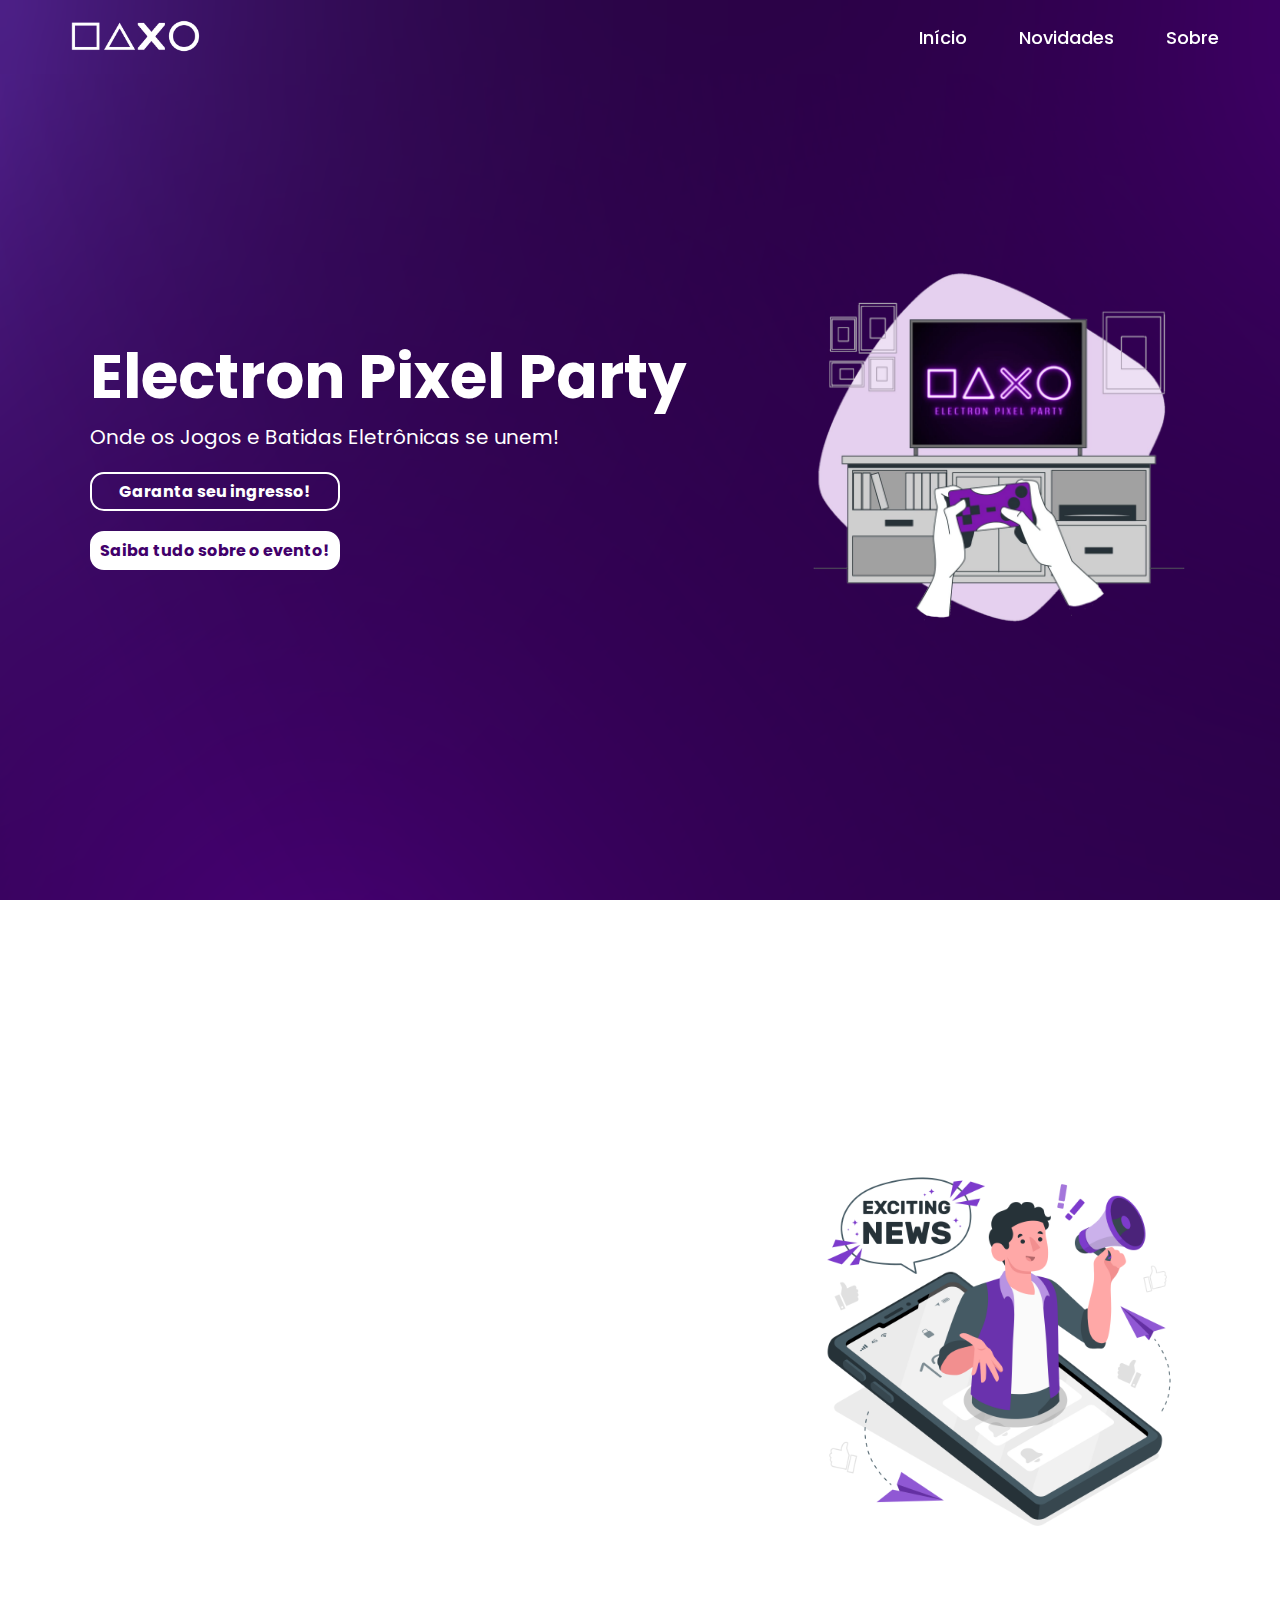
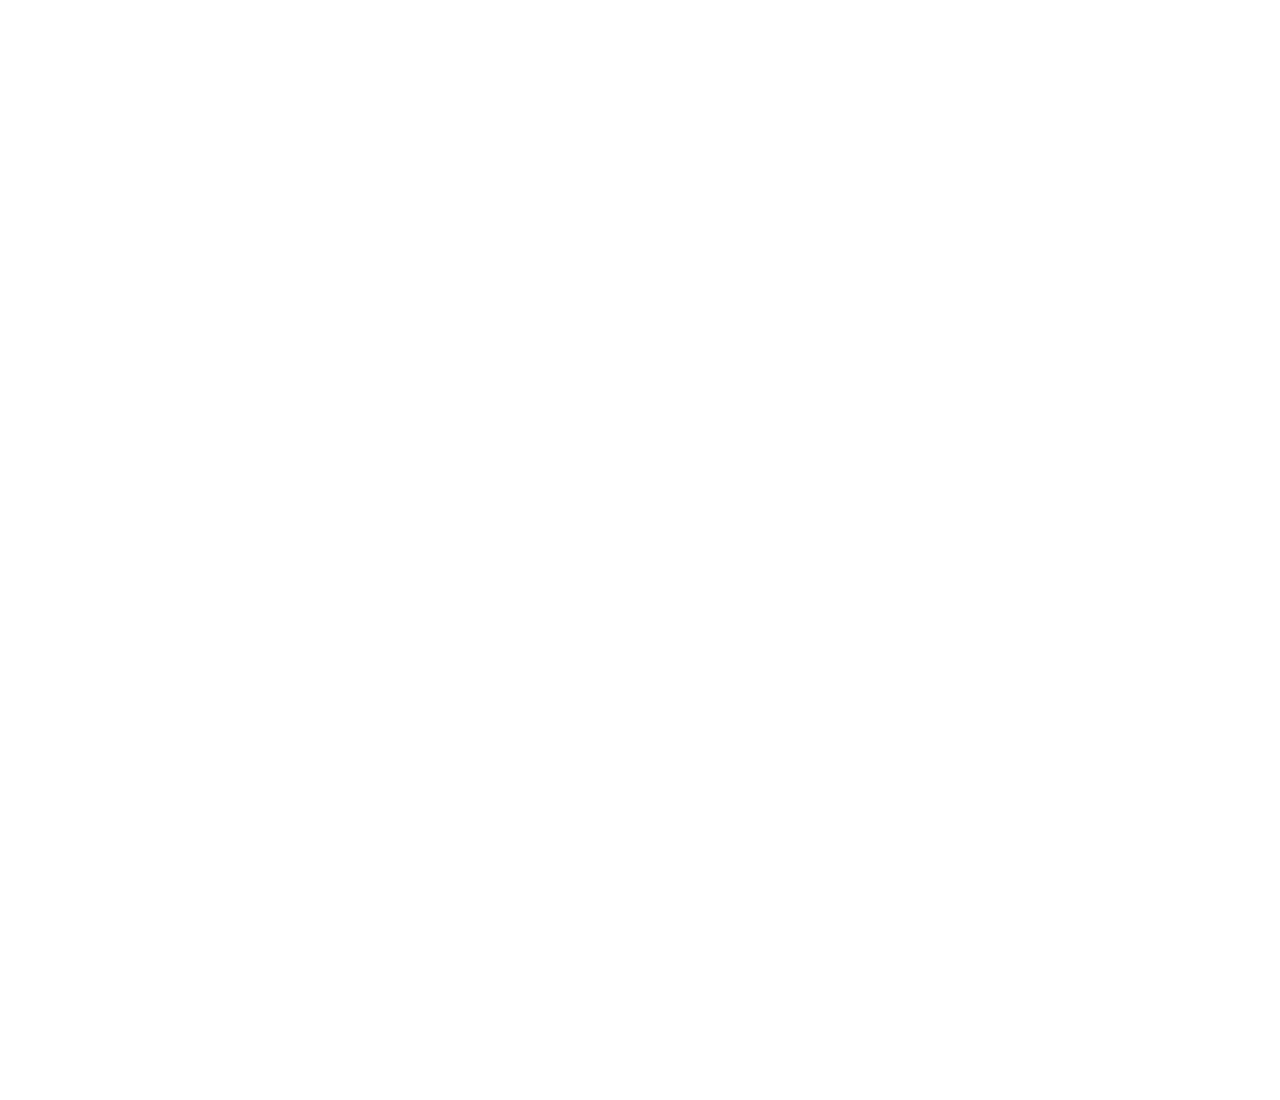
==== index.html @ 38be1631 "Atualizando header" ====
<!DOCTYPE html>
<html lang="pt-br">
<head>
    <meta charset="UTF-8">
    <meta name="viewport" content="width=device-width, initial-scale=1.0">
    <title>Electron Pixel Party</title>
    <link rel="shortcut icon" href="style/imagens/favicon.png" type="image/x-icon">
    <link rel="stylesheet" href="style/style.css">
</head>
<body onscroll="handleScroll()">
    <header class="header">
        <div class="logo">
            <img src="style/imagens/original-play.png" alt="Electron Pixel Party">
        </div>
        <div class="mobile-menu">
            <div class="line1"></div>
            <div class="line2"></div>
            <div class="line3"></div>
        </div>
        <nav class="nav-bar">
            <ul>
                <li><a href="#home">Início</a>
                <li><a href="#novidades">Novidades</a>
                <li><a href="#sobre">Sobre</a>
            </ul>
        </nav>
    </header>

    <section class="home" id="home">
        <div class="home-content">
            <h1>Electron Pixel Party</h1>
            <p>Onde os Jogos e Batidas Eletrônicas se unem!</p>
            
            <div class="btn-box">
                <a href="tree/contatos.html">Garanta seu ingresso!</a>
                <a href="#" class="tudo">Saiba tudo sobre o evento!</a>
            </div>
        </div>
        
        <div class="card" id="card-main">
            <img src="style/imagens/salagames.png" alt="Representação de como vai ser a festa">
        </div>
    </section>

    <section class="home" id="novidades">
        <div class="home-content">
            <h1>Em Breve Novidades!!</h1>
        </div>
        <div class="card">
            <img src="style/imagens/news.png" alt="Novidades">
        </div>

    </section>

    <section class="home" id="sobre">
        <h1>Créditos</h1>
        <p></p>
    </section>
    <script src="script/app.js" defer></script>
</body>
</html>
---- style/style.css ----
@charset "UTF-8";

@import url('https://fonts.googleapis.com/css2?family=Poppins:ital,wght@0,100;0,200;0,300;0,400;0,500;0,600;0,700;0,800;0,900;1,100;1,200;1,300;1,400;1,500;1,600;1,700;1,800;1,900&display=swap');

* {
    margin: 0;
    padding: 0;
    box-sizing: border-box;
    font-family: 'Poppins', Arial, Helvetica, sans-serif;
}

:root {
    --cor01: #42006B;
    --cor02: #250D53;
}

html {
    scroll-behavior: smooth;
    -webkit-tap-highlight-color: rgba(0, 0, 0, 0); /*Tirar o overlay azul do mobile*/
}

body {
    background: url(imagens/background.png);
    background-size: cover;
    background-position: center center;
    background-repeat: no-repeat;
    background-attachment: fixed;
    color: white;
    overflow-y: hidden;
    overflow-x: hidden;
}

header.header {
    position: fixed;
    top: 0;
    left: 0;
    width: 100%;
    padding: 0px 4%;
    background: transparent;
    backdrop-filter: blur(20px);
    display: flex;
    justify-content: space-between;
    align-items: center;
    z-index: 99;
    animation-name: animacao;
    animation-duration: 2s;
    animation-delay: .1s;
    transition: .3s;
}

.logo {
    display: flex;
    align-items: center;
}

.logo img {
    width: 170px;
    padding: 20px
}

.nav-bar a {
    position: relative;
    font-size: 18px;
    color: white;
    text-decoration: none;
    margin-left: 32px;
    font-weight: 500;
    padding: 10px;
    transition: .3s;
}

ul {
    display: flex;
    list-style: none;
}

.nav-bar a::after {
    content: '';
    position: absolute;
    left: 0;
    bottom: -1px;
    width: 100%;
    height: 3px;
    background: #fff;
    border-radius: 5px;
    transform: scaleX(0);
    transition: transform 0.4s;
}

.nav-bar a:hover::after {
    transform: scaleX(1);
}

.mobile-menu {
    cursor: pointer;
    display: none;
}

.mobile-menu div{
    width: 32px;
    height: 2px;
    background: white;
    margin: 8px;
    transition: 0.3s;
}


section.home {
    height: 100vh;
    display: flex;
    justify-content: space-between;
    align-items: center;
    padding: 0 7%;
}

.home-content {
    max-width: 600px;
    user-select: none;
    animation-name: animacao;
    animation-duration: 2s;
    animation-delay: .1s;
    transition: .3s;
}

.home-content h1 {
    font-size: 61px;
}



.home-content p {
    text-align: justify;
    font-size: 20px;
}

.home-content .btn-box {
    width: 250px;
    height: 100%;
    display: flex;
    justify-content: space-between;
    flex-direction: column;
    
}

.home-content .btn-box a {
    position: relative;
    width: 100%;
    border: 2px solid white;
    border-radius: 14px;
    color: white;
    text-decoration: none;
    text-align: center;
    margin-top: 20px;
    font-weight: bold;
    z-index: 1;
    overflow: hidden;
    padding: 5px;
    transition: .5s;
}

.home-content .btn-box a:hover {
    color: var(--cor02);
}

.home-content .btn-box a:nth-child(2) {
    background: white;
    color: var(--cor01);
}

.home-content .btn-box a:nth-child(2):hover {
    color: white;
}

.btn-box a:nth-child(2)::before {
    background: url(imagens/background.png);
}

.btn-box a::before {
    content: '';
    position: absolute;
    top: 0;
    left: 0;
    width: 0;
    height: 100%;
    background: #fff;
    z-index: -1;
    transition: .5s;
}
.btn-box a:hover::before {
    width: 100%;
}

div.card img {
    min-width: 300px;
    width: 30vw;
    animation-name: animacao;
    animation-duration: 2s;
    animation-delay: .1s;
    transition: .3s ; 
}

/* DEMAIS PAGINAS  */

section.home#novidades {
    overflow-y: auto;
}

section.home#novidades h1{
    font-size: 4vw;
}

section.home#sobre h1 {
    font-size: 4vw;
}

/* MEDIA QUERIES */

@media screen and (max-width: 1150px) {
    section.home {
        padding: 0 3%;
    }
}

@media screen and (max-width: 992px) {
    .home-content h1 {
        font-size: 3em;
    }
}

@media screen and (max-width: 845px) {
    section.home {
        flex-direction: column-reverse;
        justify-content: space-evenly;
    }

    header.header {
        position: sticky;
        margin-bottom: -120px;
    }
    
    .card {
        margin-bottom: -80px;
    }

    .home-content {
        text-align: center;
    }

    .home-content h1 {
        font-size: 6vw;
    }

    .home-content p {
        font-size: 3vw;
    }

    .btn-box {
        margin: auto;
        margin-bottom: -80px;
        text-align: center;
        padding: 8px;
    }

    .btn-box a {
        position: absolute;
        display: flex;
        justify-content: center;
        align-items: center;
        text-align: center;
    }

    .home-content .btn-box a {
        padding: 7px;
    }
    
    body {
        overflow-y: auto;
    }

    html {
        scroll-behavior: smooth;
    }
}

@media screen and (max-width: 570px) {

    body {
        overflow-x: none;
    }

    nav.nav-bar {
        position: fixed;
        top: 0;
        right: 0;
        width: 50vw;
        height: 100vh;
        background-color: #11001c9a;
        backdrop-filter: blur(20px);
        opacity: 95%;
        flex-direction: column;
        align-items: center;
        justify-content: space-around;
        transform: translateX(100%);
        transition: transform 0.3s ease-in;
    }

    ul {
        width: 100%;
        height: 100%;
        display: flex;
        flex-direction: column;
        align-items: center;
        justify-content: space-around;
    }

    nav.nav-bar a {
        margin-left: 0;
        opacity: 0;
    }

    .mobile-menu {
        z-index: 99;
        color: white;
        display: block;
    }

}

.nav-bar.active {
    transform: translateX(0);
}

/* KEYFRAMES */

@keyframes navLinkFade {
    from {
        opacity: 0;
        transform: translateX(50px);
    }
    to {
        opacity: 1;
        transform: translateX(0);
    }
}

@keyframes animacao {
    from {opacity: 0;}
    to {opacity: initial;}
}


.mobile-menu.active .line1 {
    transform: rotate(-45deg) translate(-8px, 8px);
}

.mobile-menu.active .line2{
    opacity: 0;
}

.mobile-menu.active .line3{
    transform: rotate(45deg) translate(-5px, -7px);
}
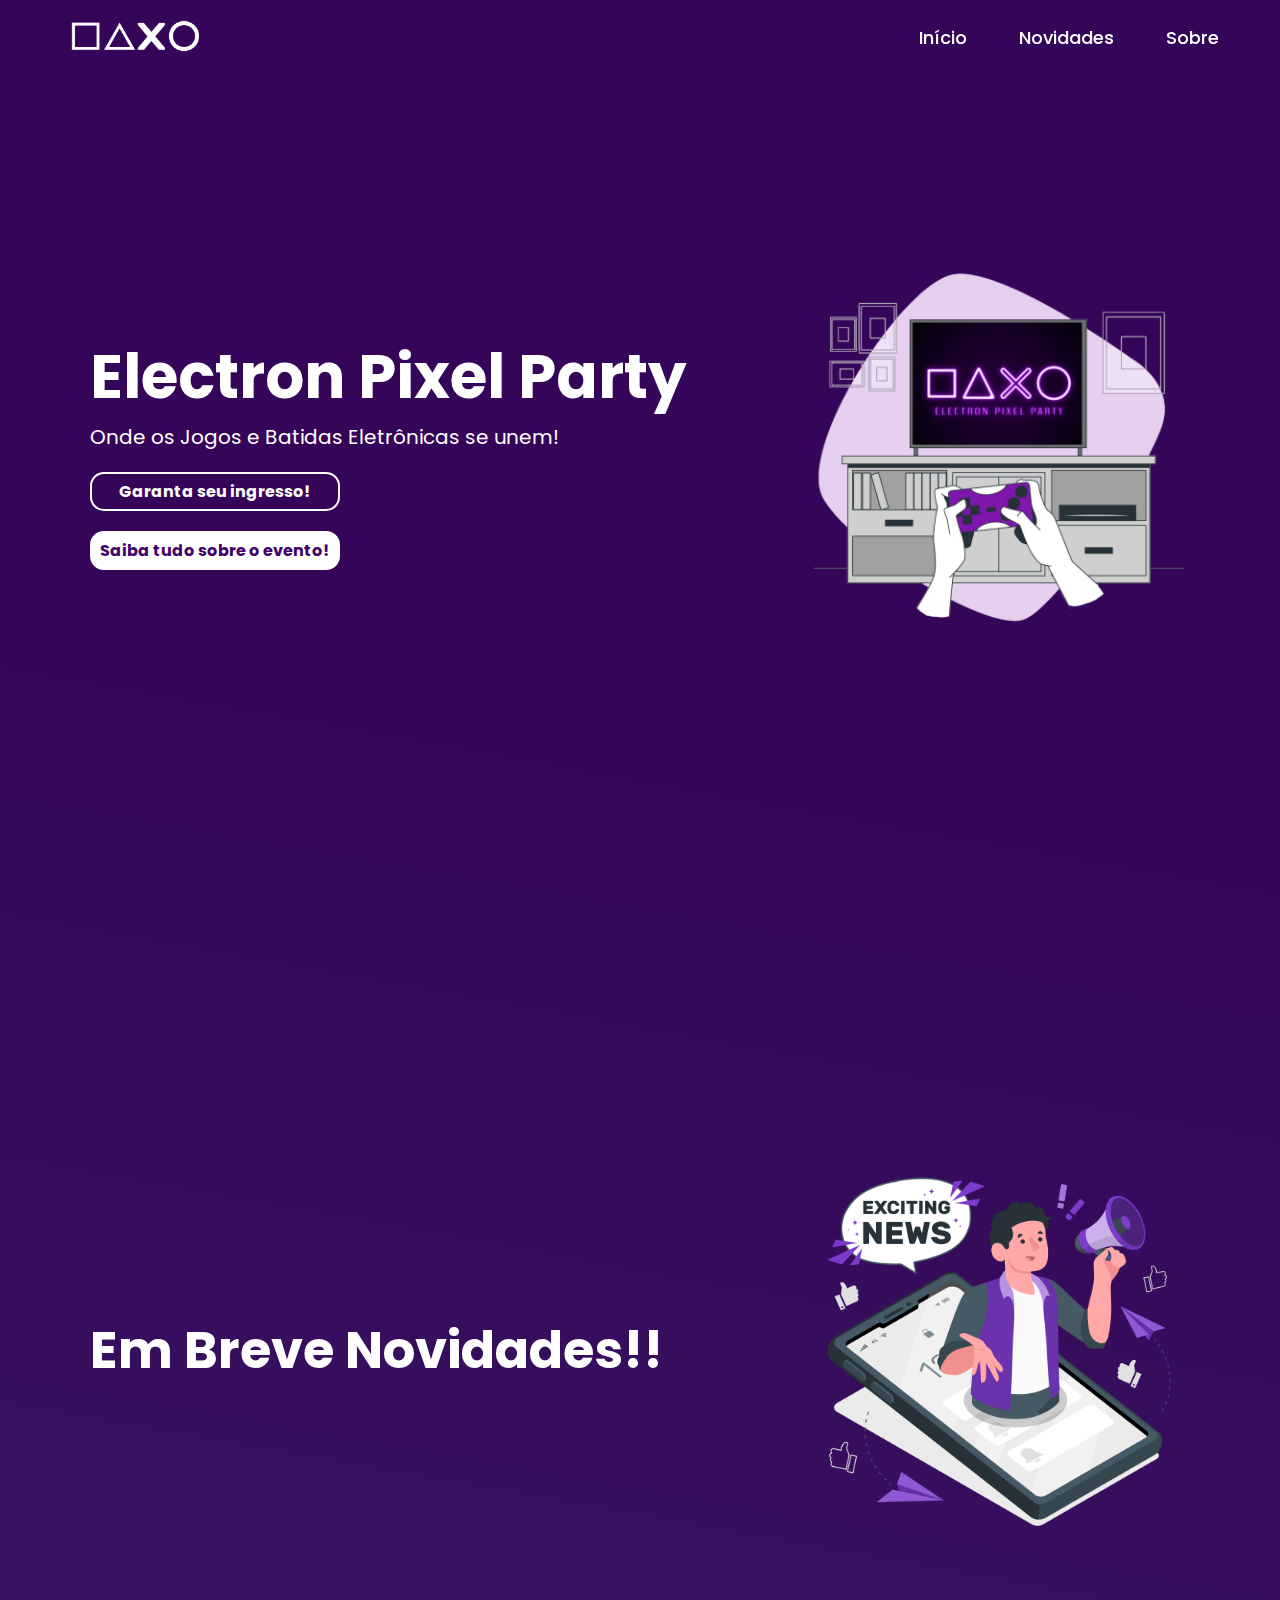
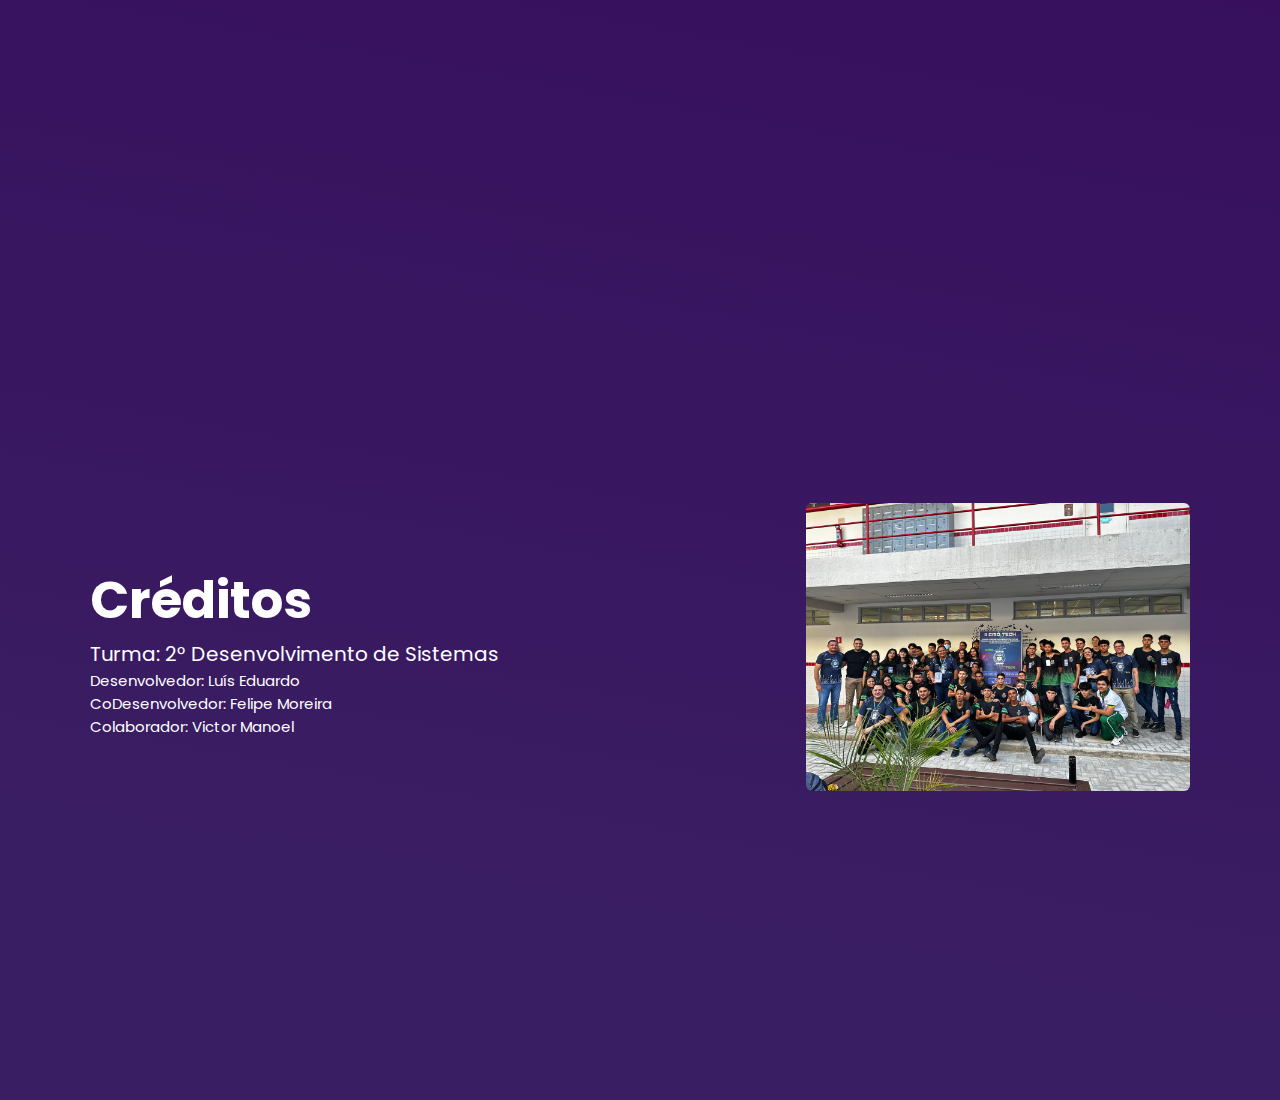
==== commit d189950e: "update credits" ====
--- a/index.html
+++ b/index.html
@@ -33,7 +33,7 @@
             
             <div class="btn-box">
                 <a href="tree/contatos.html">Garanta seu ingresso!</a>
-                <a href="#" class="tudo">Saiba tudo sobre o evento!</a>
+                <a href="info/info.html" class="tudo">Saiba tudo sobre o evento!</a>
             </div>
         </div>
         
@@ -53,8 +53,16 @@
     </section>
 
     <section class="home" id="sobre">
-        <h1>Créditos</h1>
-        <p></p>
+        <div class="home-content creditos">
+            <h1>Créditos</h1>
+            <p id="creditos-2ds">Turma: 2° Desenvolvimento de Sistemas</p>
+            <p>Desenvolvedor: Luís Eduardo</p>
+            <p>CoDesenvolvedor: Felipe Moreira</p>
+            <p>Colaborador: Victor Manoel</p>
+        </div>
+        <div class="card creditos-card">
+            <img src="style/imagens/2ds1.jpg" alt="Turma do 2° ano de Desenvolvimento de Sistemas, organizadora do evento">
+        </div>
     </section>
     <script src="script/app.js" defer></script>
 </body>
--- a/style/style.css
+++ b/style/style.css
@@ -17,17 +17,23 @@
 html {
     scroll-behavior: smooth;
     -webkit-tap-highlight-color: rgba(0, 0, 0, 0); /*Tirar o overlay azul do mobile*/
+    width: 100vw;
+    overflow-x: hidden;
+    overflow: hidden;
 }
 
 body {
-    background: url(imagens/background.png);
+    /* background: url(imagens/background.png);
     background-size: cover;
     background-position: center center;
-    background-repeat: no-repeat;
-    background-attachment: fixed;
+    background-repeat: no-repeat; */
+    background-attachment: fixed; 
     color: white;
     overflow-y: hidden;
-    overflow-x: hidden;
+    background: rgb(53,5,90);
+    background: linear-gradient(190deg, rgba(53,5,90,1) 29%, rgb(58, 30, 99) 91%);
+    /* background: linear-gradient(135deg, #2e014d, #2e014e, #2e004d);
+    background-size: cover; */
 }
 
 header.header {
@@ -55,7 +61,7 @@
 
 .logo img {
     width: 170px;
-    padding: 20px
+    padding: 20px;
 }
 
 .nav-bar a {
@@ -106,7 +112,7 @@
 
 
 section.home {
-    height: 100vh;
+    height: 100dvh;
     display: flex;
     justify-content: space-between;
     align-items: center;
@@ -213,6 +219,19 @@
     font-size: 4vw;
 }
 
+.home-content.creditos p {
+    font-size: 15px;
+}
+
+#creditos-2ds {
+    font-size: 20px;
+}
+
+.card.creditos-card img {
+    border-radius: 6px;
+}
+
+
 /* MEDIA QUERIES */
 
 @media screen and (max-width: 1150px) {
@@ -234,10 +253,15 @@
     }
 
     header.header {
-        position: sticky;
+        position: fixed;
         margin-bottom: -120px;
     }
     
+    .logo img {
+        width: 25vw;
+        padding: 20px 0px;
+    }
+
     .card {
         margin-bottom: -80px;
     }
@@ -275,17 +299,19 @@
     
     body {
         overflow-y: auto;
+        overflow-x: hidden;
     }
 
     html {
         scroll-behavior: smooth;
+        overflow-y: auto;
     }
 }
 
 @media screen and (max-width: 570px) {
 
     body {
-        overflow-x: none;
+        overflow-x: hidden;
     }
 
     nav.nav-bar {
@@ -293,9 +319,9 @@
         top: 0;
         right: 0;
         width: 50vw;
-        height: 100vh;
-        background-color: #11001c9a;
-        backdrop-filter: blur(20px);
+        height: 100dvh;
+        background-color: #11001cda;
+        backdrop-filter: blur(10px);
         opacity: 95%;
         flex-direction: column;
         align-items: center;
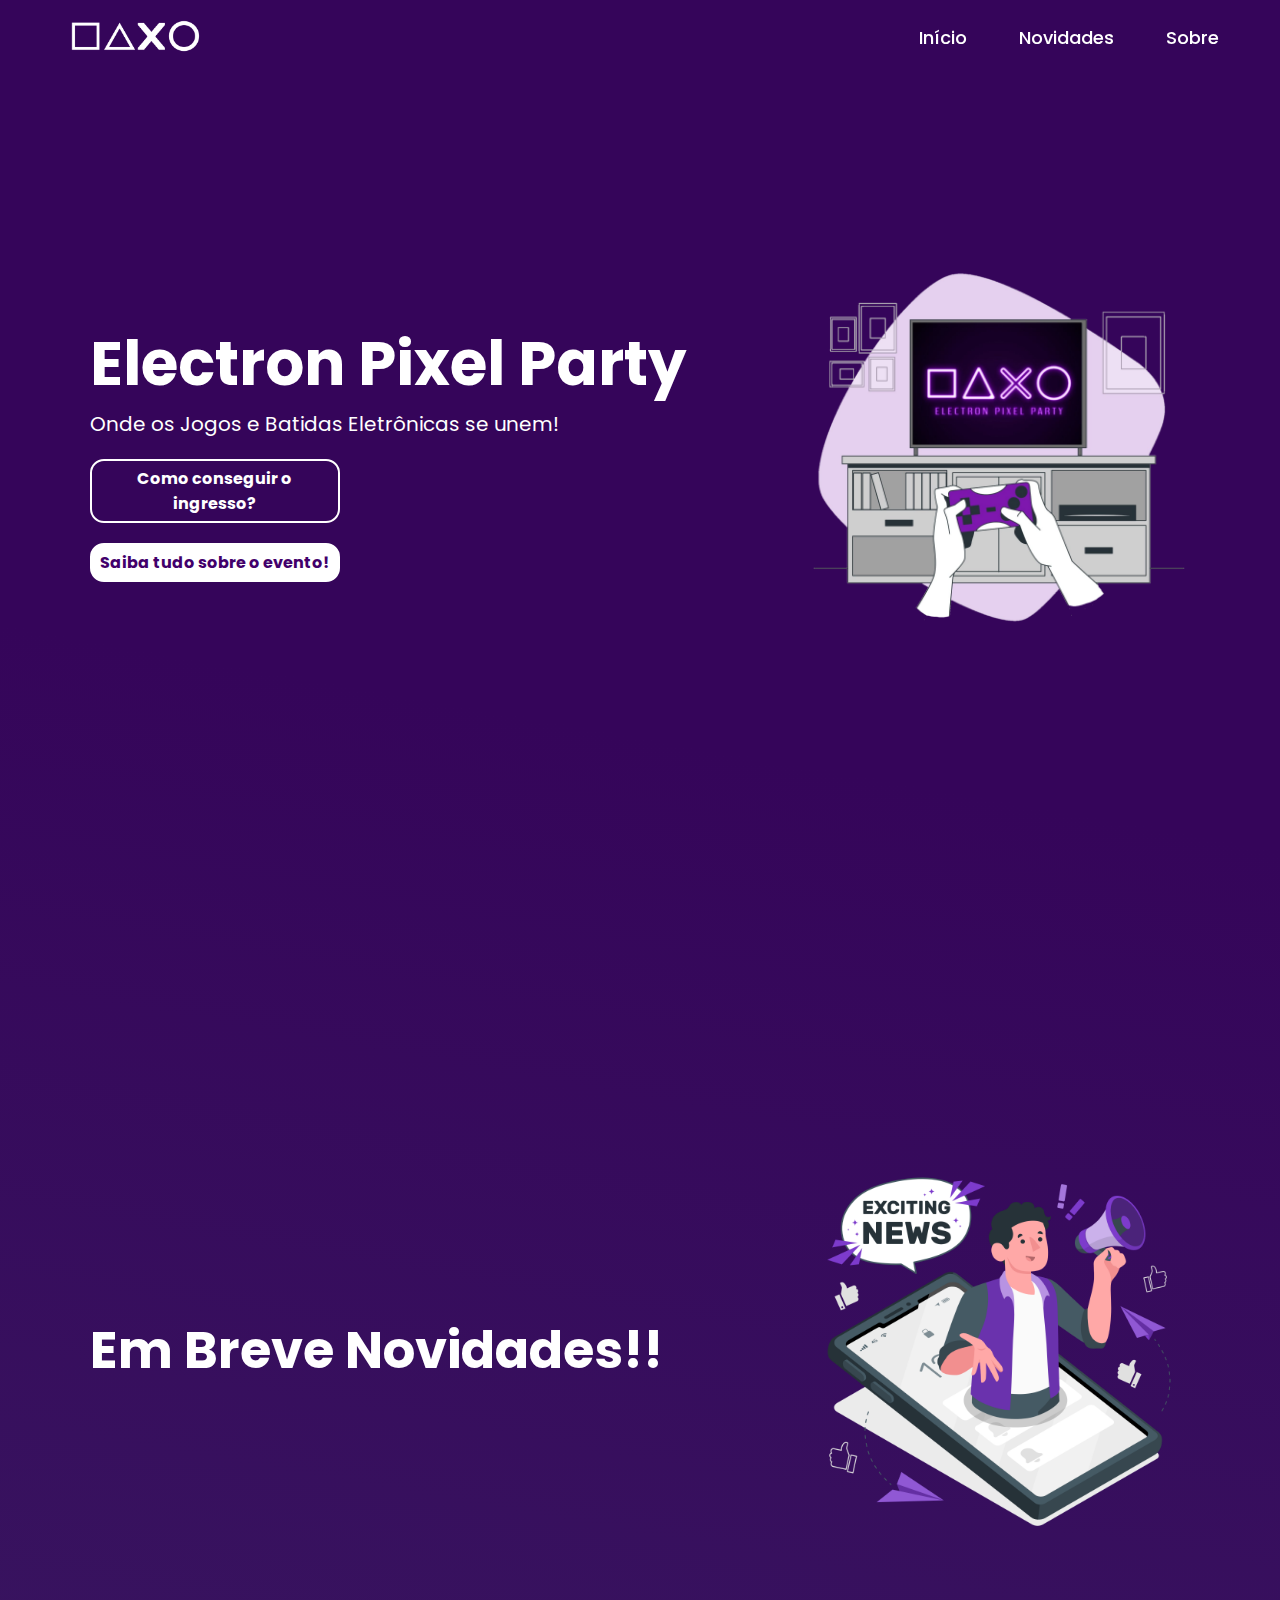
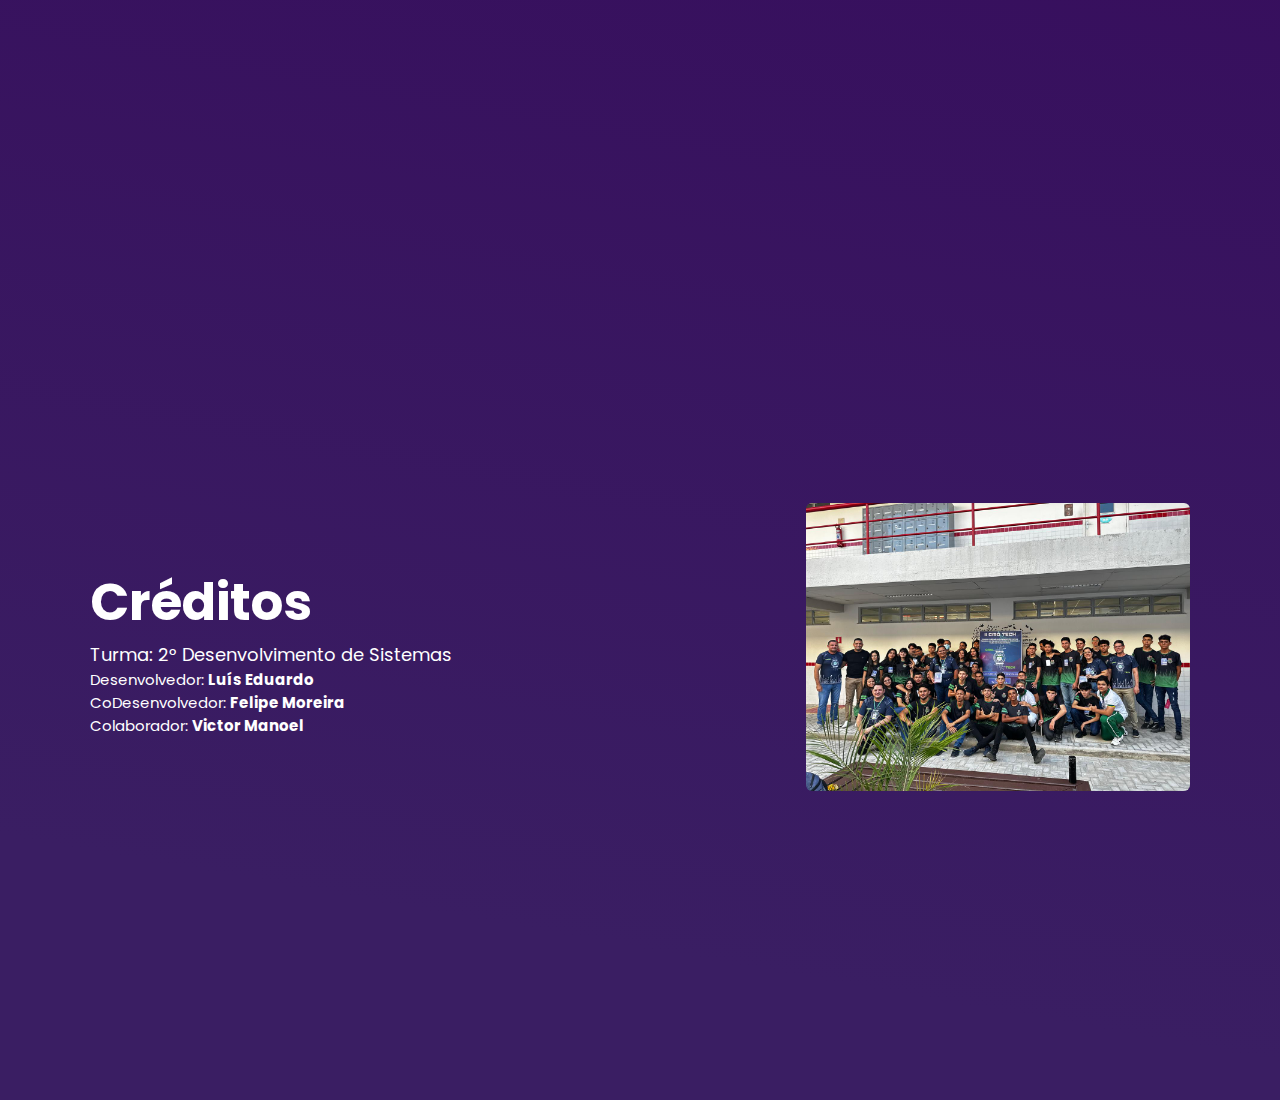
==== commit bfee340d: "update links in about" ====
--- a/index.html
+++ b/index.html
@@ -32,7 +32,7 @@
             <p>Onde os Jogos e Batidas Eletrônicas se unem!</p>
             
             <div class="btn-box">
-                <a href="tree/contatos.html">Garanta seu ingresso!</a>
+                <a href="tree/contatos.html">Como conseguir o ingresso?</a>
                 <a href="info/info.html" class="tudo">Saiba tudo sobre o evento!</a>
             </div>
         </div>
@@ -56,9 +56,9 @@
         <div class="home-content creditos">
             <h1>Créditos</h1>
             <p id="creditos-2ds">Turma: 2° Desenvolvimento de Sistemas</p>
-            <p>Desenvolvedor: Luís Eduardo</p>
-            <p>CoDesenvolvedor: Felipe Moreira</p>
-            <p>Colaborador: Victor Manoel</p>
+            <p>Desenvolvedor: <a href="https://www.instagram.com/https.luisedu77" target="_blank">Luís Eduardo</a></p>
+            <p>CoDesenvolvedor: <a href="https://www.instagram.com/llfelp/" target="_blank">Felipe Moreira</a></p>
+            <p>Colaborador: <a href="https://www.instagram.com/victorrxyv/" target="_blank">Victor Manoel</a></p>
         </div>
         <div class="card creditos-card">
             <img src="style/imagens/2ds1.jpg" alt="Turma do 2° ano de Desenvolvimento de Sistemas, organizadora do evento">
--- a/style/style.css
+++ b/style/style.css
@@ -223,8 +223,14 @@
     font-size: 15px;
 }
 
+.home-content.creditos p > a {
+    color: white;
+    font-weight: bold;
+    text-decoration: none;
+}
+
 #creditos-2ds {
-    font-size: 20px;
+    font-size: 18px;
 }
 
 .card.creditos-card img {
@@ -305,6 +311,10 @@
     html {
         scroll-behavior: smooth;
         overflow-y: auto;
+    }
+
+    .home-content.creditos p {
+        text-align: center;
     }
 }
 
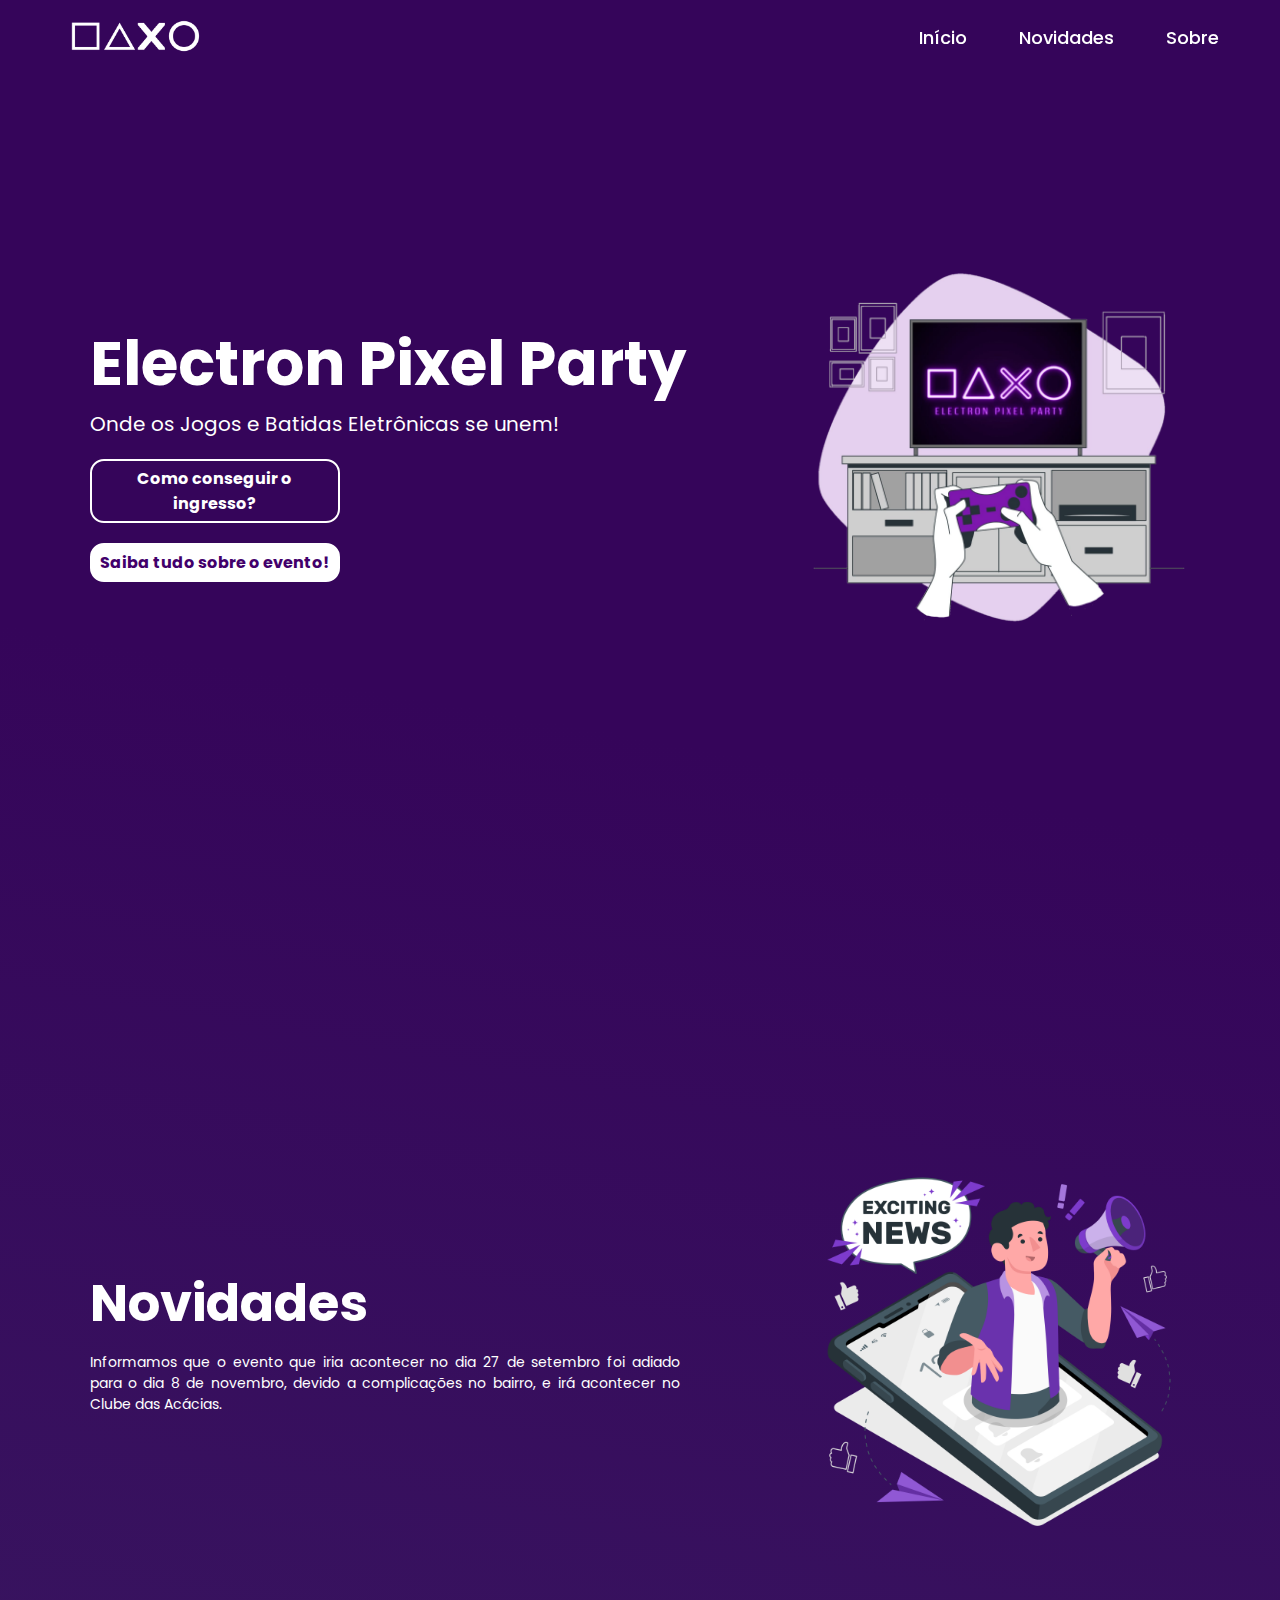
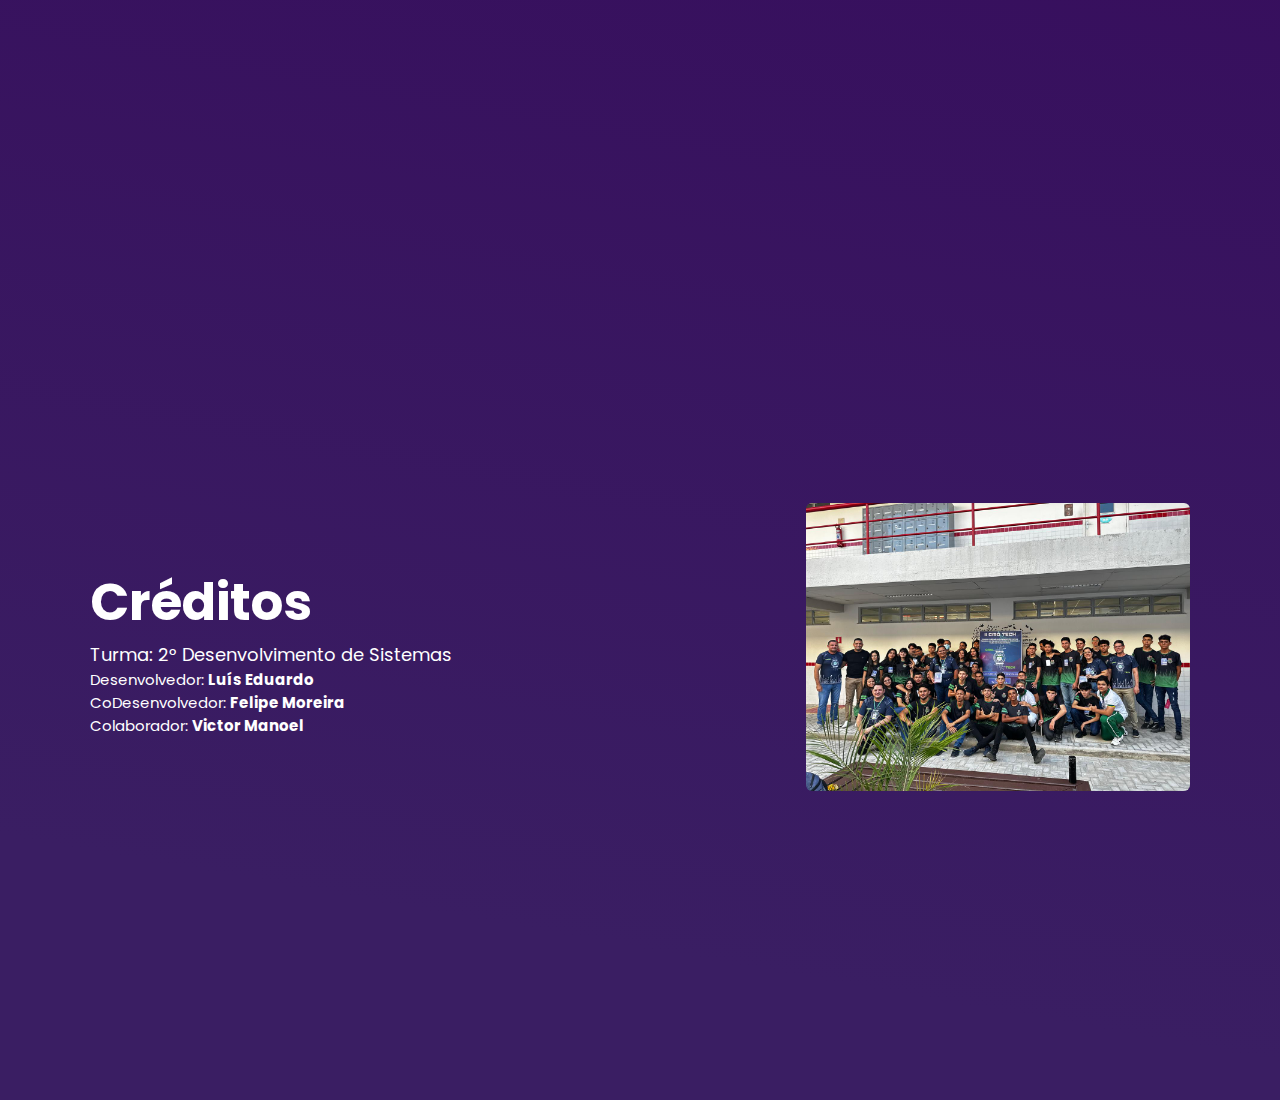
==== commit 2338f087: "update data" ====
--- a/index.html
+++ b/index.html
@@ -32,7 +32,7 @@
             <p>Onde os Jogos e Batidas Eletrônicas se unem!</p>
             
             <div class="btn-box">
-                <a href="tree/contatos.html">Como conseguir o ingresso?</a>
+                <a href="contatos/contatos.html">Como conseguir o ingresso?</a>
                 <a href="info/info.html" class="tudo">Saiba tudo sobre o evento!</a>
             </div>
         </div>
@@ -44,7 +44,8 @@
 
     <section class="home" id="novidades">
         <div class="home-content">
-            <h1>Em Breve Novidades!!</h1>
+            <h1>Novidades</h1>
+            <p class="home-content-p">Informamos que o evento que iria acontecer no dia 27 de setembro foi adiado para o dia 8 de novembro, devido a complicações no bairro, e irá acontecer no Clube das Acácias. </p>
         </div>
         <div class="card">
             <img src="style/imagens/news.png" alt="Novidades">
--- a/style/style.css
+++ b/style/style.css
@@ -132,8 +132,6 @@
     font-size: 61px;
 }
 
-
-
 .home-content p {
     text-align: justify;
     font-size: 20px;
@@ -145,7 +143,6 @@
     display: flex;
     justify-content: space-between;
     flex-direction: column;
-    
 }
 
 .home-content .btn-box a {
@@ -215,6 +212,11 @@
     font-size: 4vw;
 }
 
+section.home#novidades p {
+    font-size: 14px;
+    padding: 10px 10px 20px 0px;
+}
+
 section.home#sobre h1 {
     font-size: 4vw;
 }
@@ -315,6 +317,10 @@
 
     .home-content.creditos p {
         text-align: center;
+    }
+
+    section.home#novidades p {
+        padding: 10px 10px 10px 10px;
     }
 }
 
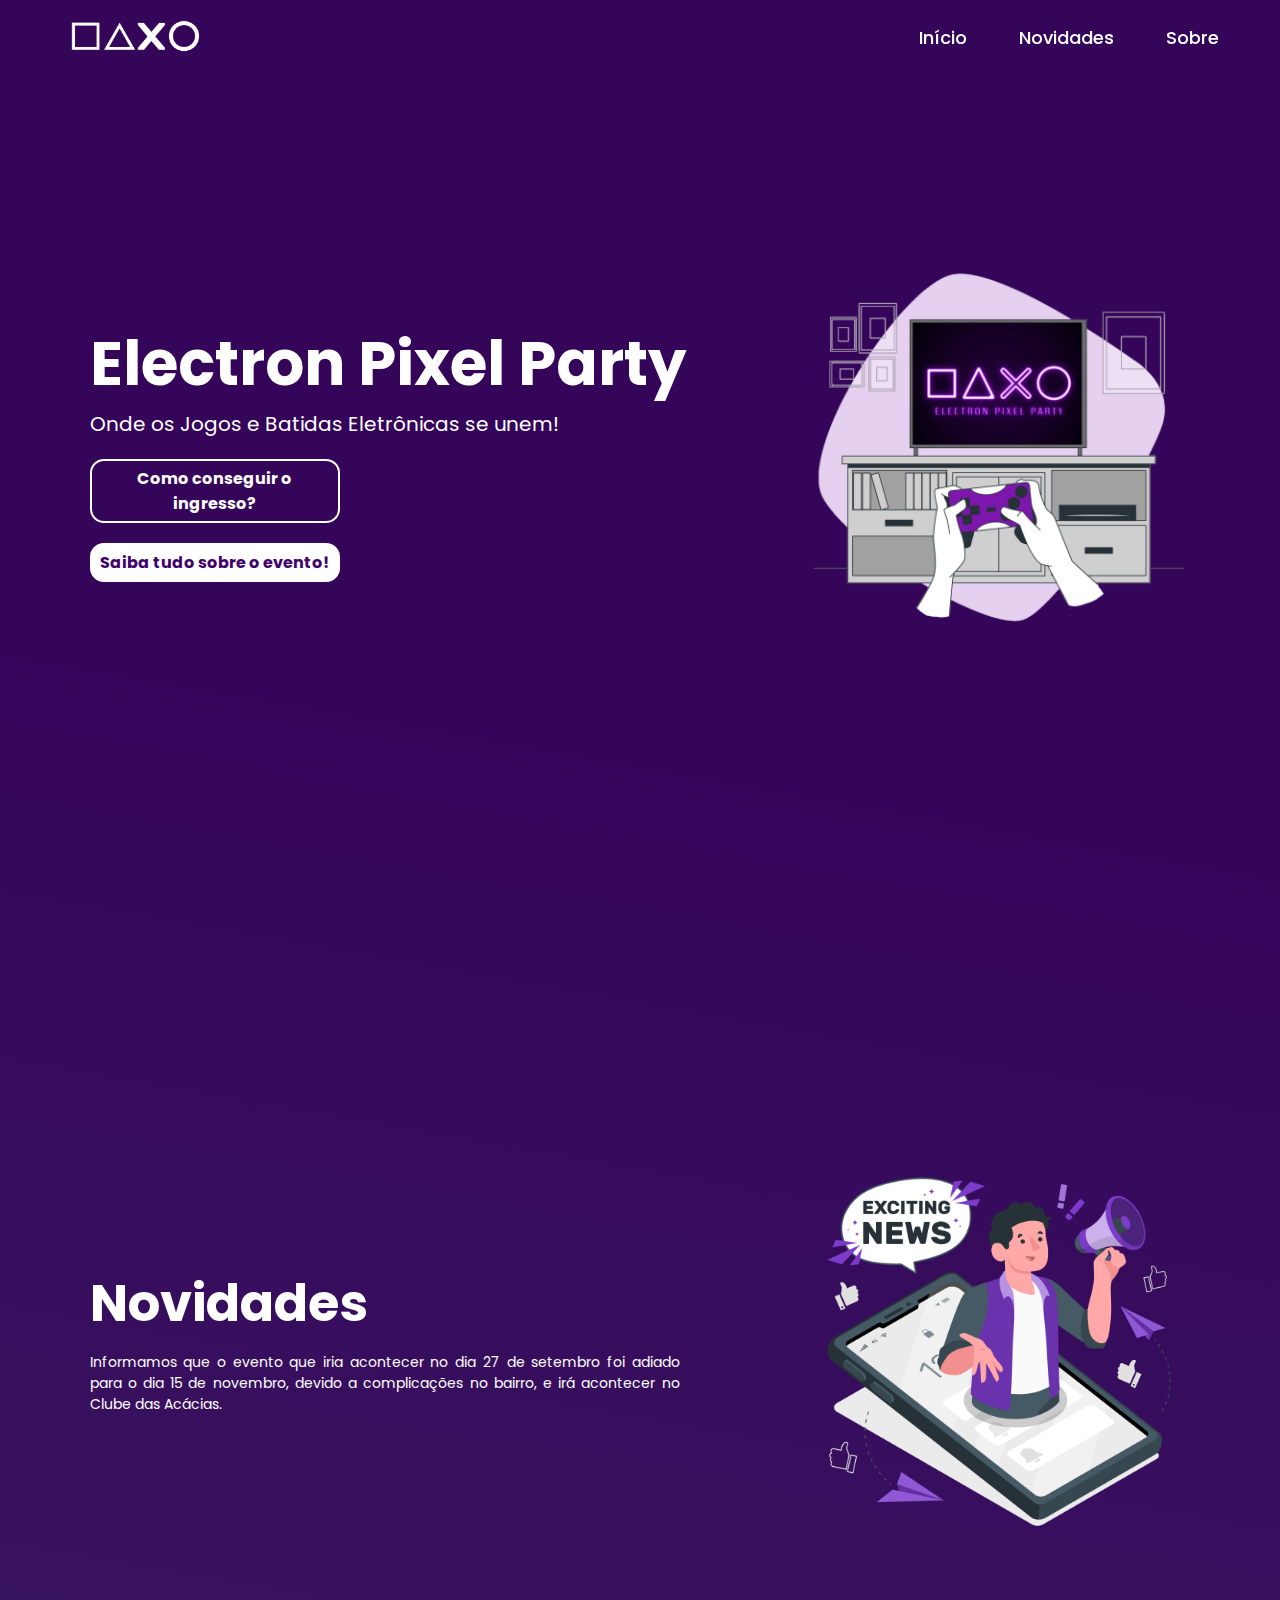
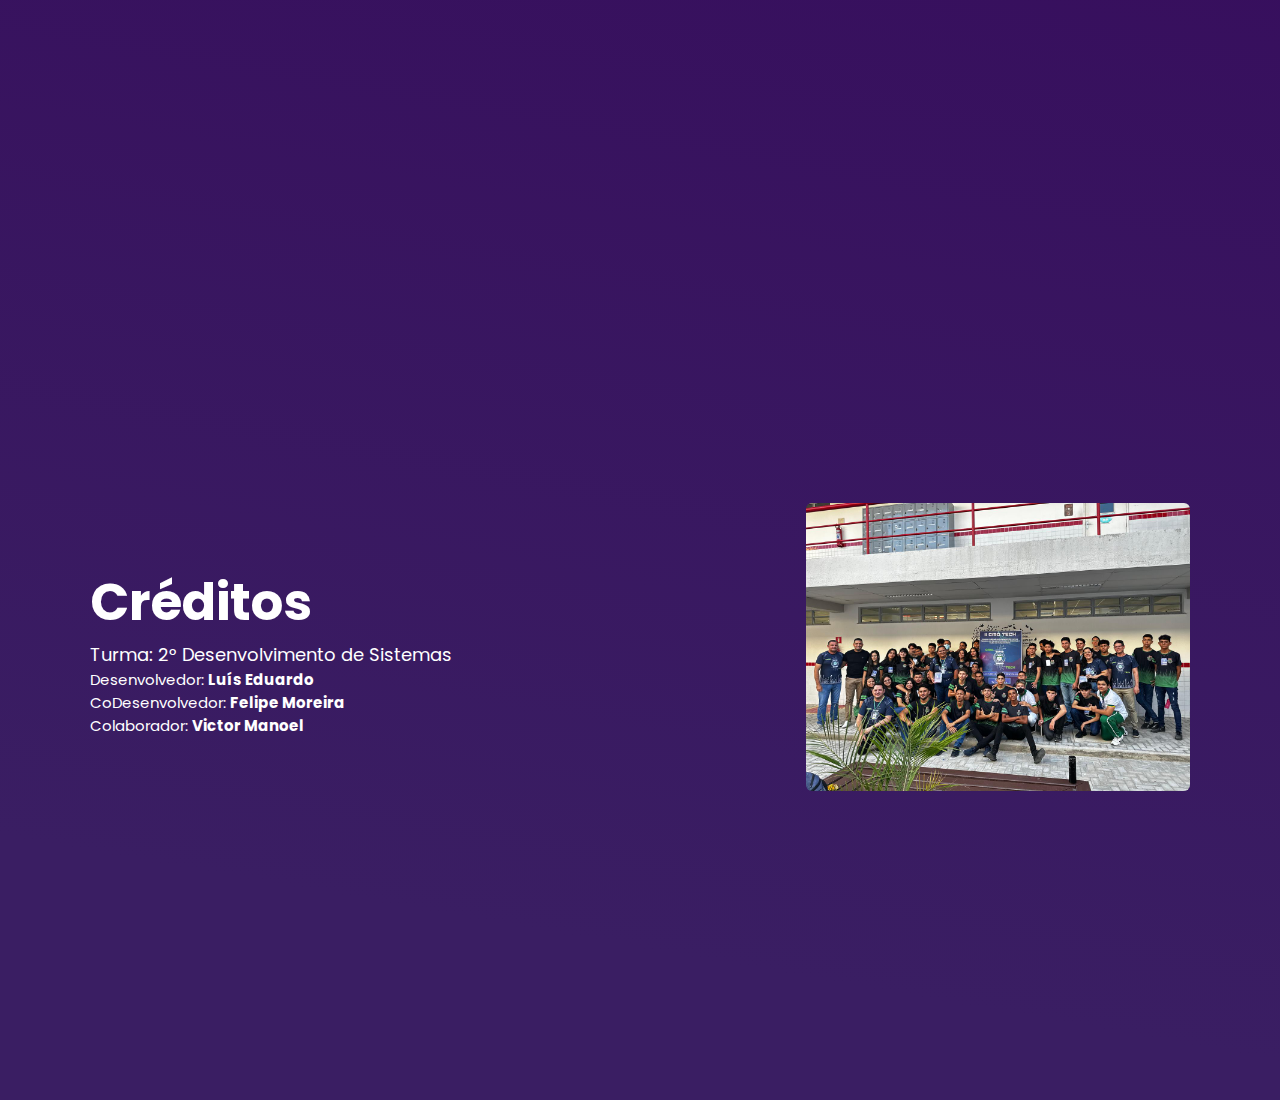
==== commit ea1b2751: "last update" ====
--- a/index.html
+++ b/index.html
@@ -45,7 +45,7 @@
     <section class="home" id="novidades">
         <div class="home-content">
             <h1>Novidades</h1>
-            <p class="home-content-p">Informamos que o evento que iria acontecer no dia 27 de setembro foi adiado para o dia 8 de novembro, devido a complicações no bairro, e irá acontecer no Clube das Acácias. </p>
+            <p class="home-content-p">Informamos que o evento que iria acontecer no dia 27 de setembro foi adiado para o dia 15 de novembro, devido a complicações no bairro, e irá acontecer no Clube das Acácias. </p>
         </div>
         <div class="card">
             <img src="style/imagens/news.png" alt="Novidades">
